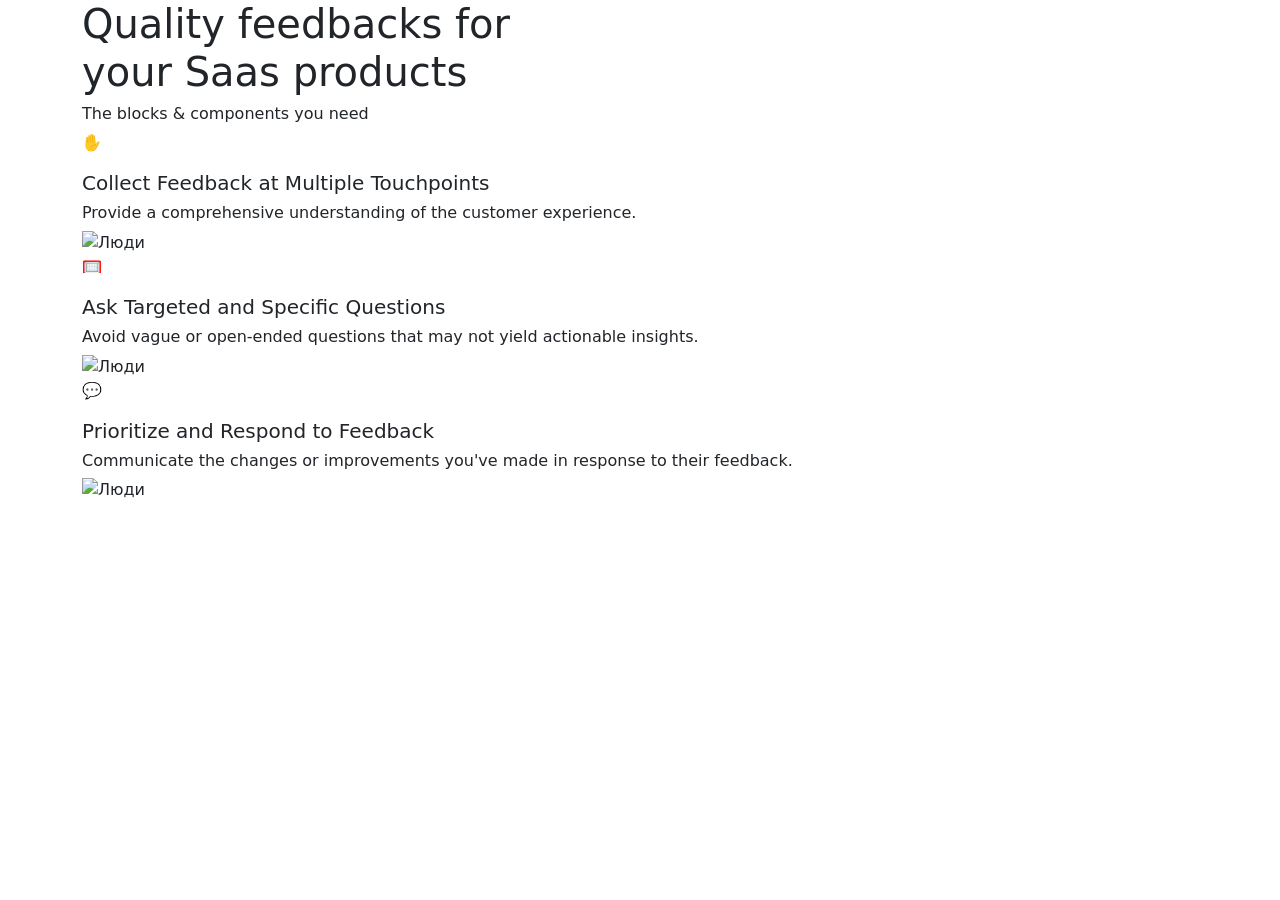
==== untitled.html @ 247e5a43 "Add files via upload" ====
<!DOCTYPE html>
<html lang="ru">
<head>
	<meta charset="UTF-8">
	<link rel="preconnect" href="https://fonts.googleapis.com">
	<link rel="preconnect" href="https://fonts.gstatic.com" crossorigin>
	<link href="https://fonts.googleapis.com/css2?family=Outfit:wght@100..900&display=swap" rel="stylesheet">
	<meta name="viewport" content="width=device-width, initial-scale=1.0">
	<link rel="stylesheet" href="C:/Users/Антон/Downloads/project/v.css">
	<link href="https://cdn.jsdelivr.net/npm/bootstrap@5.0.2/dist/css/bootstrap.min.css" rel="stylesheet" integrity="sha384-EVSTQN3/azprG1Anm3QDgpJLIm9Nao0Yz1ztcQTwFspd3yD65VohhpuuCOmLASjC" crossorigin="anonymous">
	<title></title>
</head>
<body class="body">
<script src="https://cdn.jsdelivr.net/npm/bootstrap@5.0.2/dist/js/bootstrap.bundle.min.js" integrity="sha384-MrcW6ZMFYlzcLA8Nl+NtUVF0sA7MsXsP1UyJoMp4YLEuNSfAP+JcXn/tWtIaxVXM" crossorigin="anonymous"></script>
	<div class="container">
		<div class="paragraph">
			<h1 class="text">Quality feedbacks for <br> your Saas products</h1>
			<h6 class="text">The blocks & components you need</h6>
		</div>
			<div class="all_box">
				<div class="box box_1">
					<div class="content">
						<p class="smile smile_1">✋</p>
						<h5>Collect Feedback at Multiple Touchpoints</h5>
						<h6 class="content_text">Provide a comprehensive understanding of the customer experience.</h6>
						<img src="C:/Users/Антон/Downloads/simple-feature-section-master (1)/simple-feature-section-master/resources/photo_2.png" alt="Люди">
					</div>
				</div>
				<div class="box box_2">
					<div class="content">
						<p class="smile smile_2">🥅</p>
						<h5>Ask Targeted and Specific Questions</h5>
						<h6 class="content_text">Avoid vague or open-ended questions that may not yield actionable insights.</h6>
						<img src="C:/Users/Антон/Downloads/simple-feature-section-master (1)/simple-feature-section-master/resources/photo_1.png" alt="Люди">
					</div>
				</div>
				<div class="box box_3">
					<div class="content">
						<p class="smile smile_3">💬</p>
						<h5>Prioritize and Respond to Feedback</h5>
						<h6 class="content_text">Communicate the changes or improvements you've made in response to their feedback.</h6>
						<img src="C:/Users/Антон/Downloads/simple-feature-section-master (1)/simple-feature-section-master/resources/photo_3.png" alt="Люди">
					</div>
				</div>
			</div>
	</div>
</body>
</html>
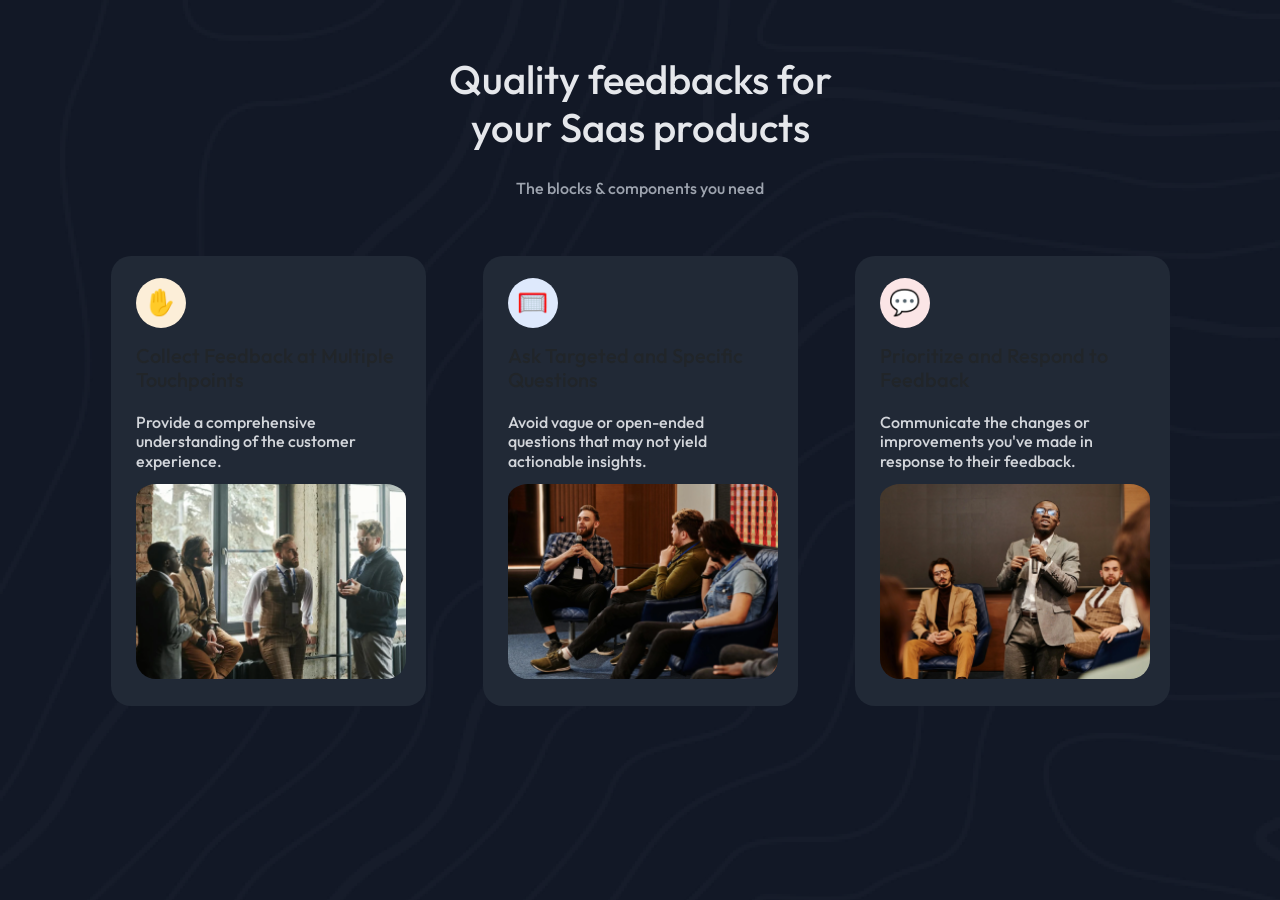
==== commit 7f6d3f35: "Первая загрузка сайта" ====
--- a/untitled.html
+++ b/untitled.html
@@ -1,48 +1,49 @@
-<!DOCTYPE html>
-<html lang="ru">
-<head>
-	<meta charset="UTF-8">
-	<link rel="preconnect" href="https://fonts.googleapis.com">
-	<link rel="preconnect" href="https://fonts.gstatic.com" crossorigin>
-	<link href="https://fonts.googleapis.com/css2?family=Outfit:wght@100..900&display=swap" rel="stylesheet">
-	<meta name="viewport" content="width=device-width, initial-scale=1.0">
-	<link rel="stylesheet" href="C:/Users/Антон/Downloads/project/v.css">
-	<link href="https://cdn.jsdelivr.net/npm/bootstrap@5.0.2/dist/css/bootstrap.min.css" rel="stylesheet" integrity="sha384-EVSTQN3/azprG1Anm3QDgpJLIm9Nao0Yz1ztcQTwFspd3yD65VohhpuuCOmLASjC" crossorigin="anonymous">
-	<title></title>
-</head>
-<body class="body">
-<script src="https://cdn.jsdelivr.net/npm/bootstrap@5.0.2/dist/js/bootstrap.bundle.min.js" integrity="sha384-MrcW6ZMFYlzcLA8Nl+NtUVF0sA7MsXsP1UyJoMp4YLEuNSfAP+JcXn/tWtIaxVXM" crossorigin="anonymous"></script>
-	<div class="container">
-		<div class="paragraph">
-			<h1 class="text">Quality feedbacks for <br> your Saas products</h1>
-			<h6 class="text">The blocks & components you need</h6>
-		</div>
-			<div class="all_box">
-				<div class="box box_1">
-					<div class="content">
-						<p class="smile smile_1">✋</p>
-						<h5>Collect Feedback at Multiple Touchpoints</h5>
-						<h6 class="content_text">Provide a comprehensive understanding of the customer experience.</h6>
-						<img src="C:/Users/Антон/Downloads/simple-feature-section-master (1)/simple-feature-section-master/resources/photo_2.png" alt="Люди">
-					</div>
-				</div>
-				<div class="box box_2">
-					<div class="content">
-						<p class="smile smile_2">🥅</p>
-						<h5>Ask Targeted and Specific Questions</h5>
-						<h6 class="content_text">Avoid vague or open-ended questions that may not yield actionable insights.</h6>
-						<img src="C:/Users/Антон/Downloads/simple-feature-section-master (1)/simple-feature-section-master/resources/photo_1.png" alt="Люди">
-					</div>
-				</div>
-				<div class="box box_3">
-					<div class="content">
-						<p class="smile smile_3">💬</p>
-						<h5>Prioritize and Respond to Feedback</h5>
-						<h6 class="content_text">Communicate the changes or improvements you've made in response to their feedback.</h6>
-						<img src="C:/Users/Антон/Downloads/simple-feature-section-master (1)/simple-feature-section-master/resources/photo_3.png" alt="Люди">
-					</div>
-				</div>
-			</div>
-	</div>
-</body>
+<!DOCTYPE html>
+<html lang="ru">
+<head>
+	<meta charset="UTF-8">
+	<link rel="preconnect" href="https://fonts.googleapis.com">
+	<link rel="preconnect" href="https://fonts.gstatic.com" crossorigin>
+	<link href="https://fonts.googleapis.com/css2?family=Outfit:wght@100..900&display=swap" rel="stylesheet">
+	<meta name="viewport" content="width=device-width, initial-scale=1.0">
+	<link rel="stylesheet" href="v.css">
+	<link href="https://cdn.jsdelivr.net/npm/bootstrap@5.0.2/dist/css/bootstrap.min.css" rel="stylesheet" integrity="sha384-EVSTQN3/azprG1Anm3QDgpJLIm9Nao0Yz1ztcQTwFspd3yD65VohhpuuCOmLASjC" crossorigin="anonymous">
+	<title></title>
+</head>
+<!-- C:/Users/Антон/Downloads/ -->
+<body class="body">
+<script src="https://cdn.jsdelivr.net/npm/bootstrap@5.0.2/dist/js/bootstrap.bundle.min.js" integrity="sha384-MrcW6ZMFYlzcLA8Nl+NtUVF0sA7MsXsP1UyJoMp4YLEuNSfAP+JcXn/tWtIaxVXM" crossorigin="anonymous"></script>
+	<div class="container">
+		<div class="paragraph">
+			<h1 class="text">Quality feedbacks for <br> your Saas products</h1>
+			<h6 class="text">The blocks & components you need</h6>
+		</div>
+			<div class="all_box">
+				<div class="box box_1">
+					<div class="content">
+						<p class="smile smile_1">✋</p>
+						<h5>Collect Feedback at Multiple Touchpoints</h5>
+						<h6 class="content_text">Provide a comprehensive understanding of the customer experience.</h6>
+						<img src="img/photo_2.png" alt="Люди">
+					</div>
+				</div>
+				<div class="box box_2">
+					<div class="content">
+						<p class="smile smile_2">🥅</p>
+						<h5>Ask Targeted and Specific Questions</h5>
+						<h6 class="content_text">Avoid vague or open-ended questions that may not yield actionable insights.</h6>
+						<img src="img/photo_1.png" alt="Люди">
+					</div>
+				</div>
+				<div class="box box_3">
+					<div class="content">
+						<p class="smile smile_3">💬</p>
+						<h5>Prioritize and Respond to Feedback</h5>
+						<h6 class="content_text">Communicate the changes or improvements you've made in response to their feedback.</h6>
+						<img src="img/photo_3.png" alt="Люди">
+					</div>
+				</div>
+			</div>
+	</div>
+</body>
 </html>
--- a/v.css
+++ b/v.css
@@ -0,0 +1,90 @@
+.text{
+	text-align: center;
+}
+.body {
+	background-color: #121826;
+	background-image: url("img/Background_image@3x.png");
+}
+.paragraph{
+	display: flex;
+	flex-direction: column;
+	justify-content: center;
+}
+h1.text  {
+	margin-top: 55px;
+	color: #e5e7eb;
+	font-family: "Outfit", sans-serif;
+  font-optical-sizing: auto;
+  font-weight: <weight>;
+  font-style: normal;
+	font-size: 40px;
+}
+h6.text {
+	color: #9DA3AE;
+  font-family: "Outfit", sans-serif;
+  font-optical-sizing: auto;
+  font-weight: <weight>;
+  font-style: normal;
+	padding-top: 20px;
+}
+.box {
+	display: inline-block;
+	height: 450px;
+	width: 315px;
+	background-color: #212936;
+	margin-top: 50px;
+	border-radius: 20px;
+}
+.all_box {
+	display: flex;
+	flex-wrap: wrap;
+	justify-content: space-around;
+}
+.content {
+	margin: 22px 25px;
+}
+.smile {
+	display: flex; 
+	justify-content: center; 
+	align-items: center;
+	width: 50px;
+	height: 50px;
+	border-radius: 100%;
+	font-size: 25px;
+}
+.smile_1 {
+	background-color: #FCEED8;
+	}
+.smile_2 {
+	background-color: #DEE9FC;
+}
+.smile_3 {
+	background-color: #FBE5E6;	
+}
+h5 {
+	color: #e5e7eb;
+	font-family: "Outfit", sans-serif;
+  font-optical-sizing: auto;
+  font-weight: <weight>;
+  font-style: normal;
+	font-size: 40px;
+}
+.content_text {
+	color: #d2d5da;
+	padding-top: 13px;
+	font-family: "Outfit", sans-serif;
+  font-optical-sizing: auto;
+  font-weight: <weight>;
+  font-style: normal;
+}
+img {
+	border-radius: 20px;
+	padding-top: 5px;
+	width: 270px;
+	height: 200px;
+}
+@media (max-width: 1024) {
+	.all_box {
+		align-items: center;
+	}
+}
